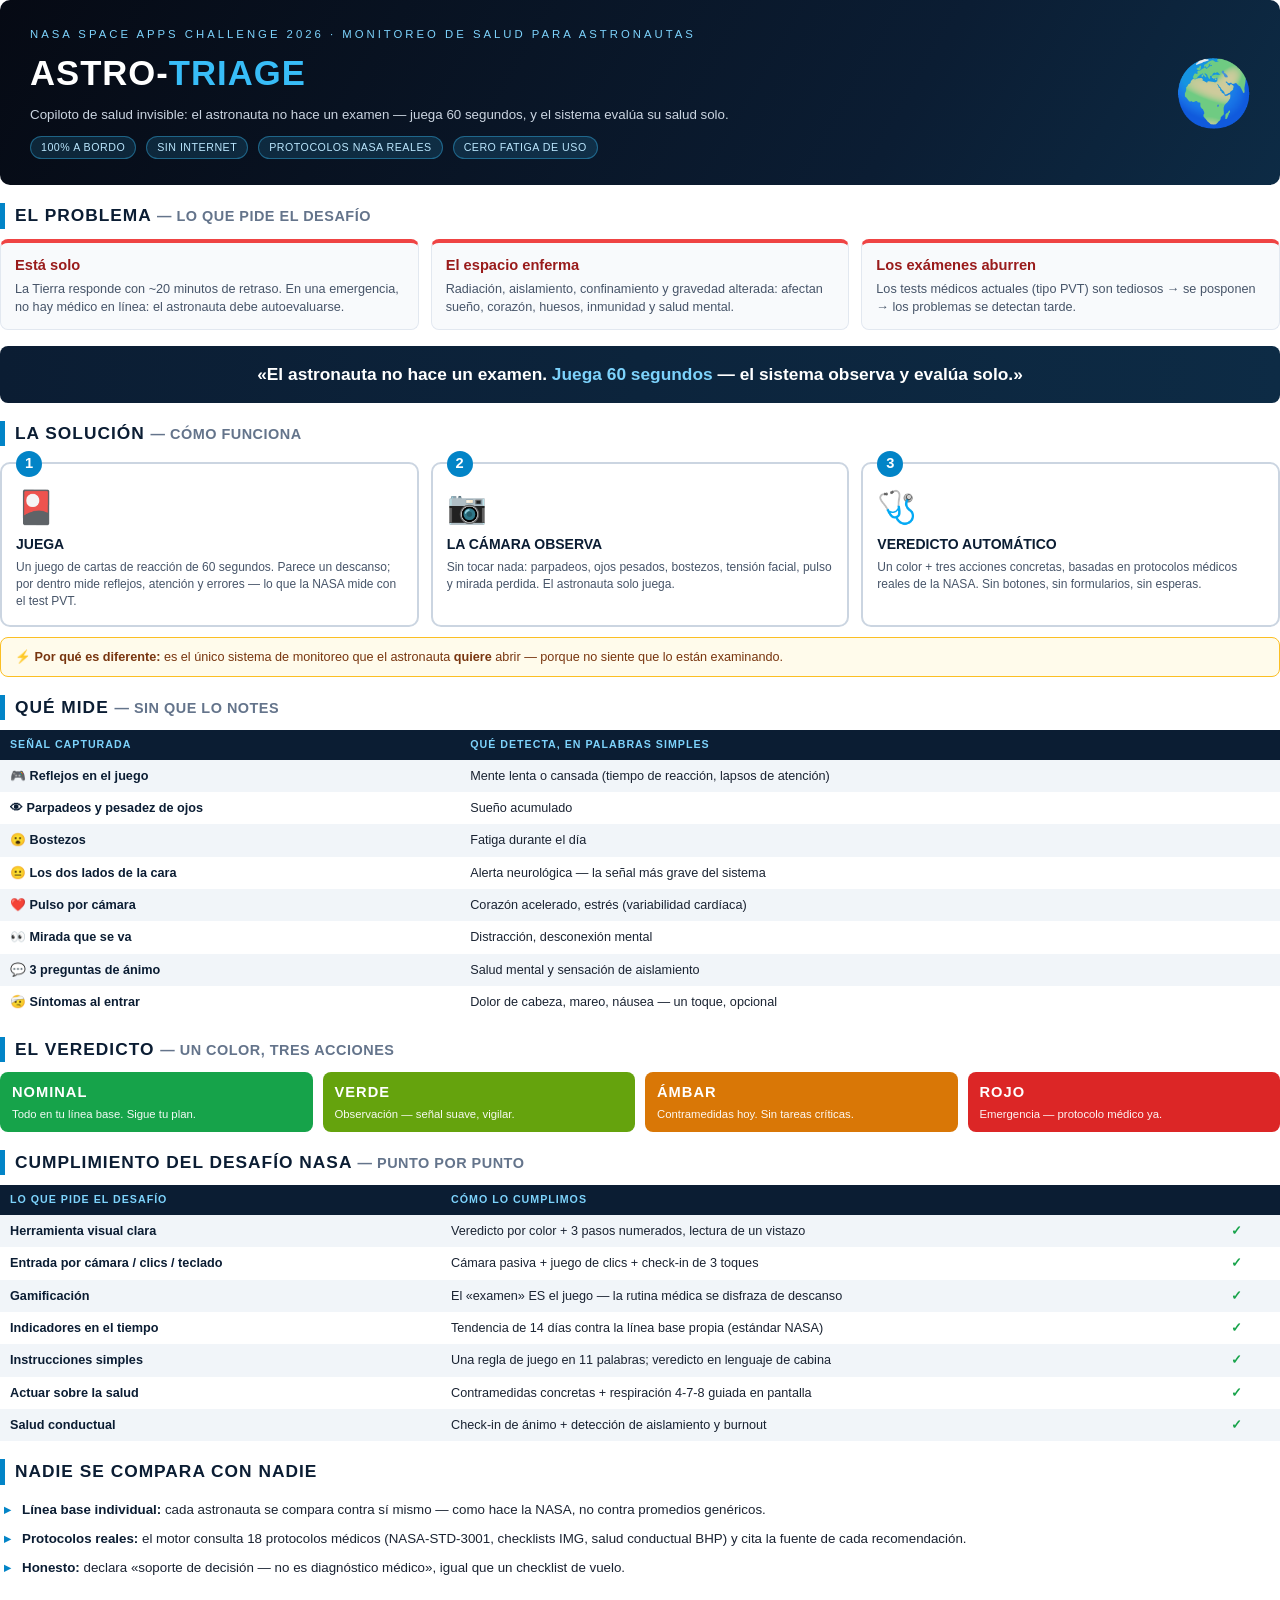
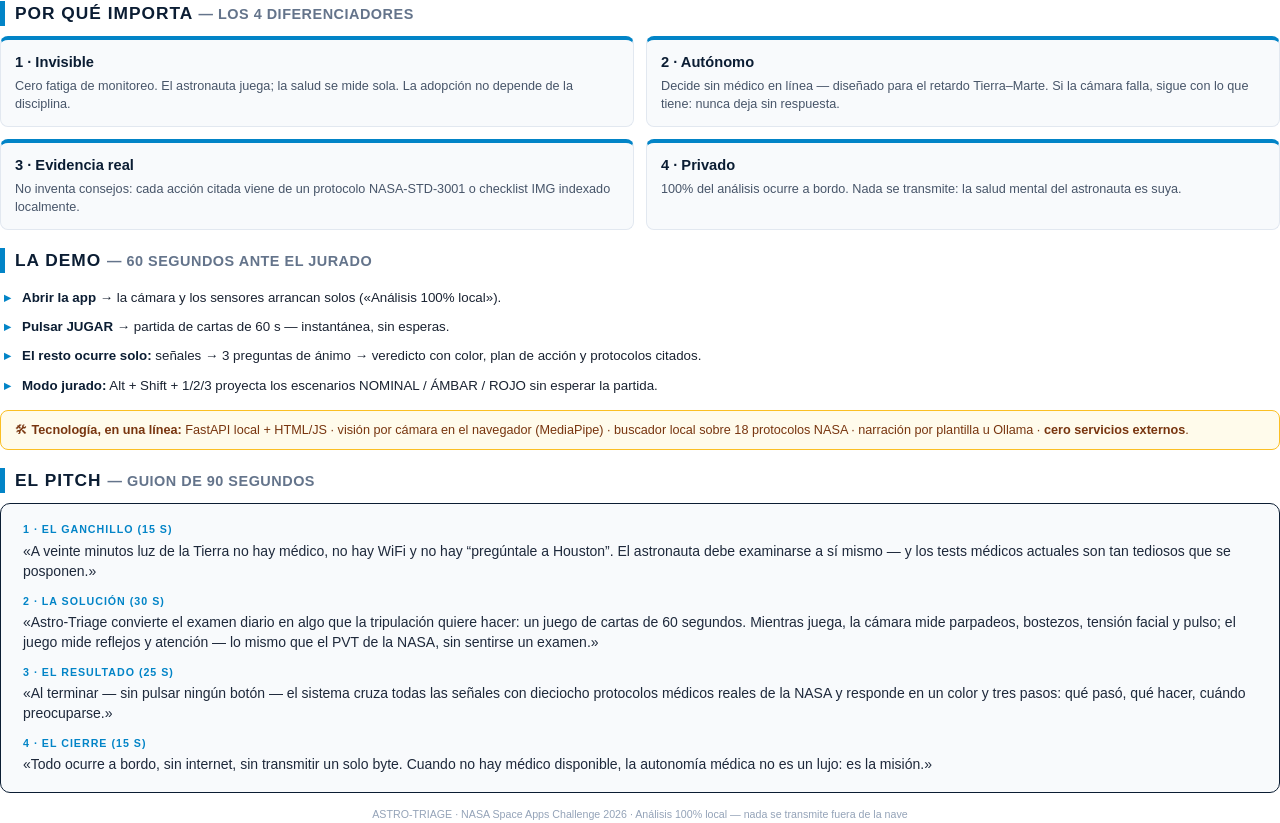
==== docs/pitch.html @ c9060aaa "Astro-Triage: invisible health copilot for astronauts 60s reaction card game + passive camera biomet" ====
<!DOCTYPE html>
<html lang="es">
<head>
<meta charset="UTF-8">
<title>Astro-Triage — Documento de presentación</title>
<style>
  @page { size: A4; margin: 14mm; }
  * { margin: 0; padding: 0; box-sizing: border-box; }
  body {
    font-family: "Segoe UI", Arial, sans-serif;
    color: #1a2332; font-size: 10.5pt; line-height: 1.45;
    -webkit-print-color-adjust: exact; print-color-adjust: exact;
  }
  .page { page-break-after: always; }
  .page:last-child { page-break-after: auto; }

  /* ---------- Portada / cabecera de página ---------- */
  .cover-band {
    background: linear-gradient(120deg, #060a14 0%, #0b1d33 70%, #0d2b45 100%);
    color: #fff; border-radius: 10px; padding: 26px 30px; margin-bottom: 18px;
    position: relative; overflow: hidden;
  }
  .cover-band::after {
    content: "🌍"; position: absolute; right: 26px; top: 50%;
    transform: translateY(-50%); font-size: 64px; opacity: .9;
  }
  .cover-band .kicker {
    font-size: 8.5pt; letter-spacing: 3px; color: #7dd3fc;
    text-transform: uppercase; margin-bottom: 6px;
  }
  .cover-band h1 { font-size: 26pt; letter-spacing: 1px; font-weight: 800; }
  .cover-band h1 span { color: #38bdf8; }
  .cover-band p { color: #cbd5e1; margin-top: 6px; font-size: 10pt; max-width: 75%; }
  .meta {
    display: flex; gap: 10px; margin-top: 12px; flex-wrap: wrap;
  }
  .meta span {
    background: rgba(56,189,248,.15); border: 1px solid rgba(56,189,248,.4);
    color: #bae6fd; font-size: 8pt; padding: 3px 10px; border-radius: 20px;
    letter-spacing: .5px;
  }

  h2.sec {
    font-size: 13pt; font-weight: 800; letter-spacing: 1px; color: #0b1d33;
    border-left: 5px solid #0284c7; padding-left: 10px;
    margin: 18px 0 10px; text-transform: uppercase;
  }
  h2.sec small { color: #64748b; font-weight: 600; letter-spacing: .5px; }

  /* ---------- Caja problema ---------- */
  .problem {
    display: grid; grid-template-columns: repeat(3, 1fr); gap: 12px;
  }
  .pcard {
    background: #f8fafc; border: 1px solid #e2e8f0; border-top: 4px solid #ef4444;
    border-radius: 8px; padding: 12px 14px;
  }
  .pcard b { display: block; font-size: 11pt; margin-bottom: 4px; color: #991b1b; }
  .pcard p { font-size: 9.5pt; color: #475569; }

  .hook {
    background: linear-gradient(90deg, #0b1d33, #0d2b45); color: #fff;
    border-radius: 8px; padding: 16px 20px; margin: 16px 0;
    font-size: 13pt; font-weight: 700; text-align: center;
  }
  .hook em { color: #7dd3fc; font-style: normal; }

  /* ---------- 3 pasos ---------- */
  .steps { display: grid; grid-template-columns: repeat(3, 1fr); gap: 12px; }
  .step {
    background: #fff; border: 2px solid #cbd5e1; border-radius: 10px;
    padding: 14px; position: relative;
  }
  .step .n {
    position: absolute; top: -13px; left: 14px; background: #0284c7; color: #fff;
    font-weight: 800; font-size: 11pt; width: 26px; height: 26px; border-radius: 50%;
    display: flex; align-items: center; justify-content: center;
  }
  .step .icon { font-size: 24pt; margin: 6px 0 4px; }
  .step b { display: block; font-size: 10.5pt; margin-bottom: 4px; color: #0b1d33; }
  .step p { font-size: 9pt; color: #475569; }

  /* ---------- Tablas ---------- */
  table { width: 100%; border-collapse: collapse; margin: 8px 0; }
  th, td { text-align: left; padding: 7px 10px; font-size: 9.5pt; }
  th { background: #0b1d33; color: #7dd3fc; text-transform: uppercase;
       font-size: 8pt; letter-spacing: 1px; }
  tr:nth-child(even) td { background: #f1f5f9; }
  td:first-child { font-weight: 700; color: #0b1d33; }
  .check { color: #16a34a; font-weight: 800; }

  /* ---------- Niveles ---------- */
  .levels { display: grid; grid-template-columns: repeat(4, 1fr); gap: 10px; margin-top: 8px; }
  .lvl { border-radius: 8px; padding: 10px 12px; color: #fff; }
  .lvl b { font-size: 11pt; letter-spacing: 1px; display: block; margin-bottom: 3px; }
  .lvl p { font-size: 8.5pt; opacity: .95; }
  .lvl.g { background: #16a34a; } .lvl.l { background: #65a30d; }
  .lvl.a { background: #d97706; } .lvl.r { background: #dc2626; }

  /* ---------- Bullets cortos ---------- */
  ul.short { list-style: none; }
  ul.short li { padding: 5px 0 5px 22px; position: relative; font-size: 10pt; }
  ul.short li::before { content: "▸"; position: absolute; left: 4px; color: #0284c7; font-weight: 800; }
  ul.short li b { color: #0b1d33; }

  .note {
    background: #fffbeb; border: 1px solid #fbbf24; border-radius: 8px;
    padding: 10px 14px; font-size: 9.5pt; color: #78350f; margin-top: 10px;
  }

  /* ---------- Pitch ---------- */
  .pitch {
    background: #f8fafc; border: 1.5px solid #0b1d33; border-radius: 10px;
    padding: 18px 22px; font-size: 10.5pt; color: #1e293b;
  }
  .pitch p { margin-bottom: 12px; }
  .pitch p:last-child { margin: 0; }
  .pitch .cue { color: #0284c7; font-weight: 800; font-size: 8pt;
    letter-spacing: 1px; text-transform: uppercase; display: block; margin-bottom: 3px; }

  .footer { margin-top: 14px; text-align: center; font-size: 8pt; color: #94a3b8; }
  .two-col { display: grid; grid-template-columns: 1fr 1fr; gap: 16px; }
</style>
</head>
<body>

<!-- ============ PÁGINA 1 — PROBLEMA + SOLUCIÓN ============ -->
<div class="page">
  <div class="cover-band">
    <div class="kicker">NASA Space Apps Challenge 2026 · Monitoreo de salud para astronautas</div>
    <h1>ASTRO-<span>TRIAGE</span></h1>
    <p>Copiloto de salud invisible: el astronauta no hace un examen — juega 60 segundos, y el sistema evalúa su salud solo.</p>
    <div class="meta">
      <span>100% A BORDO</span><span>SIN INTERNET</span><span>PROTOCOLOS NASA REALES</span><span>CERO FATIGA DE USO</span>
    </div>
  </div>

  <h2 class="sec">El problema <small>— lo que pide el desafío</small></h2>
  <div class="problem">
    <div class="pcard">
      <b>Está solo</b>
      <p>La Tierra responde con ~20 minutos de retraso. En una emergencia, no hay médico en línea: el astronauta debe autoevaluarse.</p>
    </div>
    <div class="pcard">
      <b>El espacio enferma</b>
      <p>Radiación, aislamiento, confinamiento y gravedad alterada: afectan sueño, corazón, huesos, inmunidad y salud mental.</p>
    </div>
    <div class="pcard">
      <b>Los exámenes aburren</b>
      <p>Los tests médicos actuales (tipo PVT) son tediosos → se posponen → los problemas se detectan tarde.</p>
    </div>
  </div>

  <div class="hook">«El astronauta no hace un examen. <em>Juega 60 segundos</em> — el sistema observa y evalúa solo.»</div>

  <h2 class="sec">La solución <small>— cómo funciona</small></h2>
  <div class="steps" style="margin-top:16px">
    <div class="step">
      <div class="n">1</div>
      <div class="icon">🎴</div>
      <b>JUEGA</b>
      <p>Un juego de cartas de reacción de 60 segundos. Parece un descanso; por dentro mide reflejos, atención y errores — lo que la NASA mide con el test PVT.</p>
    </div>
    <div class="step">
      <div class="n">2</div>
      <div class="icon">📷</div>
      <b>LA CÁMARA OBSERVA</b>
      <p>Sin tocar nada: parpadeos, ojos pesados, bostezos, tensión facial, pulso y mirada perdida. El astronauta solo juega.</p>
    </div>
    <div class="step">
      <div class="n">3</div>
      <div class="icon">🩺</div>
      <b>VEREDICTO AUTOMÁTICO</b>
      <p>Un color + tres acciones concretas, basadas en protocolos médicos reales de la NASA. Sin botones, sin formularios, sin esperas.</p>
    </div>
  </div>

  <div class="note">⚡ <b>Por qué es diferente:</b> es el único sistema de monitoreo que el astronauta <b>quiere</b> abrir — porque no siente que lo están examinando.</div>
</div>

<!-- ============ PÁGINA 2 — QUÉ MIDE + CUMPLIMIENTO DEL DESAFÍO ============ -->
<div class="page">
  <h2 class="sec">Qué mide <small>— sin que lo notes</small></h2>
  <table>
    <tr><th>Señal capturada</th><th>Qué detecta, en palabras simples</th></tr>
    <tr><td>🎮 Reflejos en el juego</td><td>Mente lenta o cansada (tiempo de reacción, lapsos de atención)</td></tr>
    <tr><td>👁 Parpadeos y pesadez de ojos</td><td>Sueño acumulado</td></tr>
    <tr><td>😮 Bostezos</td><td>Fatiga durante el día</td></tr>
    <tr><td>😐 Los dos lados de la cara</td><td>Alerta neurológica — la señal más grave del sistema</td></tr>
    <tr><td>❤️ Pulso por cámara</td><td>Corazón acelerado, estrés (variabilidad cardíaca)</td></tr>
    <tr><td>👀 Mirada que se va</td><td>Distracción, desconexión mental</td></tr>
    <tr><td>💬 3 preguntas de ánimo</td><td>Salud mental y sensación de aislamiento</td></tr>
    <tr><td>🤕 Síntomas al entrar</td><td>Dolor de cabeza, mareo, náusea — un toque, opcional</td></tr>
  </table>

  <h2 class="sec">El veredicto <small>— un color, tres acciones</small></h2>
  <div class="levels">
    <div class="lvl g"><b>NOMINAL</b><p>Todo en tu línea base. Sigue tu plan.</p></div>
    <div class="lvl l"><b>VERDE</b><p>Observación — señal suave, vigilar.</p></div>
    <div class="lvl a"><b>ÁMBAR</b><p>Contramedidas hoy. Sin tareas críticas.</p></div>
    <div class="lvl r"><b>ROJO</b><p>Emergencia — protocolo médico ya.</p></div>
  </div>

  <h2 class="sec">Cumplimiento del desafío NASA <small>— punto por punto</small></h2>
  <table>
    <tr><th>Lo que pide el desafío</th><th>Cómo lo cumplimos</th><th></th></tr>
    <tr><td>Herramienta visual clara</td><td>Veredicto por color + 3 pasos numerados, lectura de un vistazo</td><td class="check">✓</td></tr>
    <tr><td>Entrada por cámara / clics / teclado</td><td>Cámara pasiva + juego de clics + check-in de 3 toques</td><td class="check">✓</td></tr>
    <tr><td>Gamificación</td><td>El «examen» ES el juego — la rutina médica se disfraza de descanso</td><td class="check">✓</td></tr>
    <tr><td>Indicadores en el tiempo</td><td>Tendencia de 14 días contra la línea base propia (estándar NASA)</td><td class="check">✓</td></tr>
    <tr><td>Instrucciones simples</td><td>Una regla de juego en 11 palabras; veredicto en lenguaje de cabina</td><td class="check">✓</td></tr>
    <tr><td>Actuar sobre la salud</td><td>Contramedidas concretas + respiración 4-7-8 guiada en pantalla</td><td class="check">✓</td></tr>
    <tr><td>Salud conductual</td><td>Check-in de ánimo + detección de aislamiento y burnout</td><td class="check">✓</td></tr>
  </table>

  <h2 class="sec">Nadie se compara con nadie</h2>
  <ul class="short">
    <li><b>Línea base individual:</b> cada astronauta se compara contra sí mismo — como hace la NASA, no contra promedios genéricos.</li>
    <li><b>Protocolos reales:</b> el motor consulta 18 protocolos médicos (NASA-STD-3001, checklists IMG, salud conductual BHP) y cita la fuente de cada recomendación.</li>
    <li><b>Honesto:</b> declara «soporte de decisión — no es diagnóstico médico», igual que un checklist de vuelo.</li>
  </ul>
</div>

<!-- ============ PÁGINA 3 — POR QUÉ GANA + DEMO + PITCH ============ -->
<div class="page">
  <h2 class="sec">Por qué importa <small>— los 4 diferenciadores</small></h2>
  <div class="problem" style="grid-template-columns:1fr 1fr">
    <div class="pcard" style="border-top-color:#0284c7">
      <b style="color:#0b1d33">1 · Invisible</b>
      <p>Cero fatiga de monitoreo. El astronauta juega; la salud se mide sola. La adopción no depende de la disciplina.</p>
    </div>
    <div class="pcard" style="border-top-color:#0284c7">
      <b style="color:#0b1d33">2 · Autónomo</b>
      <p>Decide sin médico en línea — diseñado para el retardo Tierra–Marte. Si la cámara falla, sigue con lo que tiene: nunca deja sin respuesta.</p>
    </div>
    <div class="pcard" style="border-top-color:#0284c7">
      <b style="color:#0b1d33">3 · Evidencia real</b>
      <p>No inventa consejos: cada acción citada viene de un protocolo NASA-STD-3001 o checklist IMG indexado localmente.</p>
    </div>
    <div class="pcard" style="border-top-color:#0284c7">
      <b style="color:#0b1d33">4 · Privado</b>
      <p>100% del análisis ocurre a bordo. Nada se transmite: la salud mental del astronauta es suya.</p>
    </div>
  </div>

  <h2 class="sec">La demo <small>— 60 segundos ante el jurado</small></h2>
  <ul class="short">
    <li><b>Abrir la app</b> → la cámara y los sensores arrancan solos («Análisis 100% local»).</li>
    <li><b>Pulsar JUGAR</b> → partida de cartas de 60 s — instantánea, sin esperas.</li>
    <li><b>El resto ocurre solo:</b> señales → 3 preguntas de ánimo → veredicto con color, plan de acción y protocolos citados.</li>
    <li><b>Modo jurado:</b> Alt + Shift + 1/2/3 proyecta los escenarios NOMINAL / ÁMBAR / ROJO sin esperar la partida.</li>
  </ul>

  <div class="note">🛠 <b>Tecnología, en una línea:</b> FastAPI local + HTML/JS · visión por cámara en el navegador (MediaPipe) · buscador local sobre 18 protocolos NASA · narración por plantilla u Ollama · <b>cero servicios externos</b>.</div>

  <h2 class="sec">El pitch <small>— guion de 90 segundos</small></h2>
  <div class="pitch">
    <p><span class="cue">1 · El ganchillo (15 s)</span>
    «A veinte minutos luz de la Tierra no hay médico, no hay WiFi y no hay “pregúntale a Houston”. El astronauta debe examinarse a sí mismo — y los tests médicos actuales son tan tediosos que se posponen.»</p>
    <p><span class="cue">2 · La solución (30 s)</span>
    «Astro-Triage convierte el examen diario en algo que la tripulación quiere hacer: un juego de cartas de 60 segundos. Mientras juega, la cámara mide parpadeos, bostezos, tensión facial y pulso; el juego mide reflejos y atención — lo mismo que el PVT de la NASA, sin sentirse un examen.»</p>
    <p><span class="cue">3 · El resultado (25 s)</span>
    «Al terminar — sin pulsar ningún botón — el sistema cruza todas las señales con dieciocho protocolos médicos reales de la NASA y responde en un color y tres pasos: qué pasó, qué hacer, cuándo preocuparse.»</p>
    <p><span class="cue">4 · El cierre (15 s)</span>
    «Todo ocurre a bordo, sin internet, sin transmitir un solo byte. Cuando no hay médico disponible, la autonomía médica no es un lujo: es la misión.»</p>
  </div>

  <div class="footer">ASTRO-TRIAGE · NASA Space Apps Challenge 2026 · Análisis 100% local — nada se transmite fuera de la nave</div>
</div>

</body>
</html>
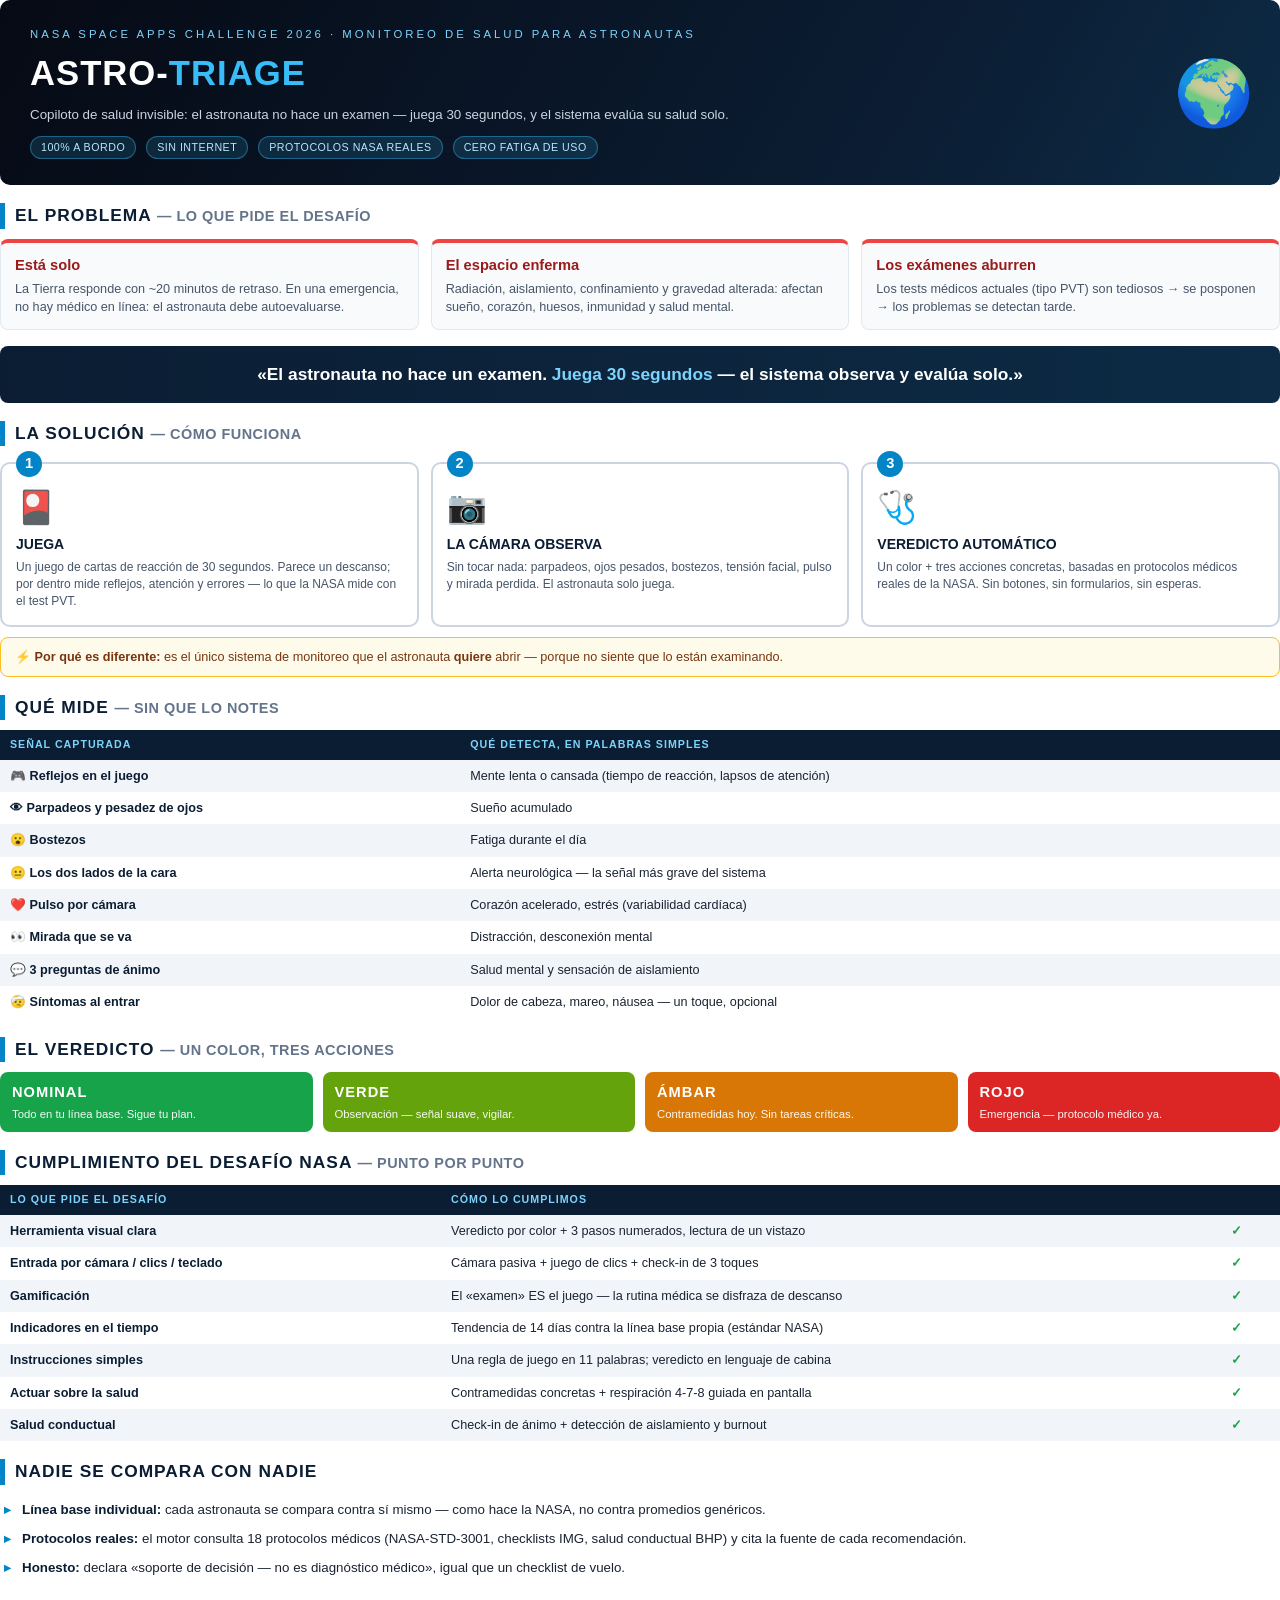
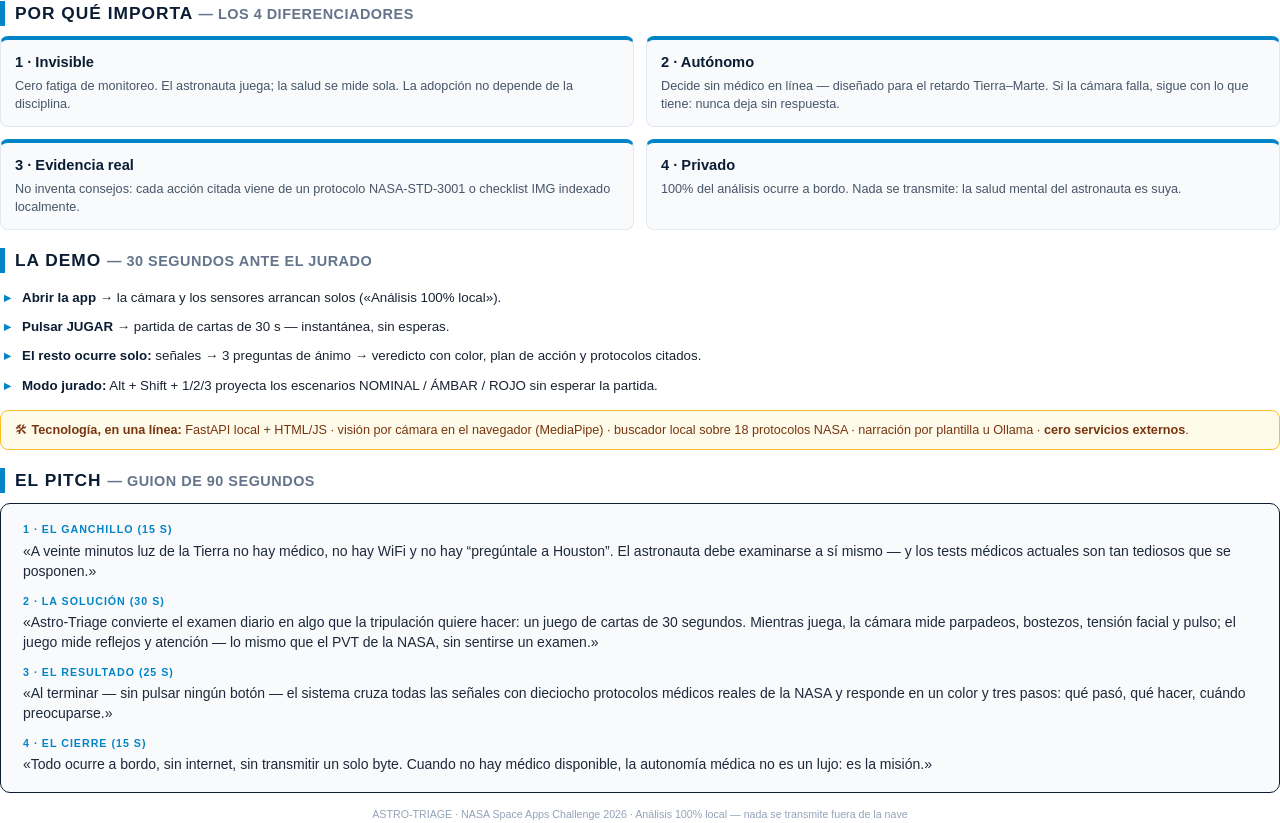
==== commit 0493e6d3: "Reduce daily session from 60 s to 30 s Game duration, UI strings (ES/EN), README and both deck sourc" ====
--- a/docs/pitch.html
+++ b/docs/pitch.html
@@ -129,7 +129,7 @@
   <div class="cover-band">
     <div class="kicker">NASA Space Apps Challenge 2026 · Monitoreo de salud para astronautas</div>
     <h1>ASTRO-<span>TRIAGE</span></h1>
-    <p>Copiloto de salud invisible: el astronauta no hace un examen — juega 60 segundos, y el sistema evalúa su salud solo.</p>
+    <p>Copiloto de salud invisible: el astronauta no hace un examen — juega 30 segundos, y el sistema evalúa su salud solo.</p>
     <div class="meta">
       <span>100% A BORDO</span><span>SIN INTERNET</span><span>PROTOCOLOS NASA REALES</span><span>CERO FATIGA DE USO</span>
     </div>
@@ -151,7 +151,7 @@
     </div>
   </div>
 
-  <div class="hook">«El astronauta no hace un examen. <em>Juega 60 segundos</em> — el sistema observa y evalúa solo.»</div>
+  <div class="hook">«El astronauta no hace un examen. <em>Juega 30 segundos</em> — el sistema observa y evalúa solo.»</div>
 
   <h2 class="sec">La solución <small>— cómo funciona</small></h2>
   <div class="steps" style="margin-top:16px">
@@ -159,7 +159,7 @@
       <div class="n">1</div>
       <div class="icon">🎴</div>
       <b>JUEGA</b>
-      <p>Un juego de cartas de reacción de 60 segundos. Parece un descanso; por dentro mide reflejos, atención y errores — lo que la NASA mide con el test PVT.</p>
+      <p>Un juego de cartas de reacción de 30 segundos. Parece un descanso; por dentro mide reflejos, atención y errores — lo que la NASA mide con el test PVT.</p>
     </div>
     <div class="step">
       <div class="n">2</div>
@@ -243,10 +243,10 @@
     </div>
   </div>
 
-  <h2 class="sec">La demo <small>— 60 segundos ante el jurado</small></h2>
+  <h2 class="sec">La demo <small>— 30 segundos ante el jurado</small></h2>
   <ul class="short">
     <li><b>Abrir la app</b> → la cámara y los sensores arrancan solos («Análisis 100% local»).</li>
-    <li><b>Pulsar JUGAR</b> → partida de cartas de 60 s — instantánea, sin esperas.</li>
+    <li><b>Pulsar JUGAR</b> → partida de cartas de 30 s — instantánea, sin esperas.</li>
     <li><b>El resto ocurre solo:</b> señales → 3 preguntas de ánimo → veredicto con color, plan de acción y protocolos citados.</li>
     <li><b>Modo jurado:</b> Alt + Shift + 1/2/3 proyecta los escenarios NOMINAL / ÁMBAR / ROJO sin esperar la partida.</li>
   </ul>
@@ -258,7 +258,7 @@
     <p><span class="cue">1 · El ganchillo (15 s)</span>
     «A veinte minutos luz de la Tierra no hay médico, no hay WiFi y no hay “pregúntale a Houston”. El astronauta debe examinarse a sí mismo — y los tests médicos actuales son tan tediosos que se posponen.»</p>
     <p><span class="cue">2 · La solución (30 s)</span>
-    «Astro-Triage convierte el examen diario en algo que la tripulación quiere hacer: un juego de cartas de 60 segundos. Mientras juega, la cámara mide parpadeos, bostezos, tensión facial y pulso; el juego mide reflejos y atención — lo mismo que el PVT de la NASA, sin sentirse un examen.»</p>
+    «Astro-Triage convierte el examen diario en algo que la tripulación quiere hacer: un juego de cartas de 30 segundos. Mientras juega, la cámara mide parpadeos, bostezos, tensión facial y pulso; el juego mide reflejos y atención — lo mismo que el PVT de la NASA, sin sentirse un examen.»</p>
     <p><span class="cue">3 · El resultado (25 s)</span>
     «Al terminar — sin pulsar ningún botón — el sistema cruza todas las señales con dieciocho protocolos médicos reales de la NASA y responde en un color y tres pasos: qué pasó, qué hacer, cuándo preocuparse.»</p>
     <p><span class="cue">4 · El cierre (15 s)</span>
